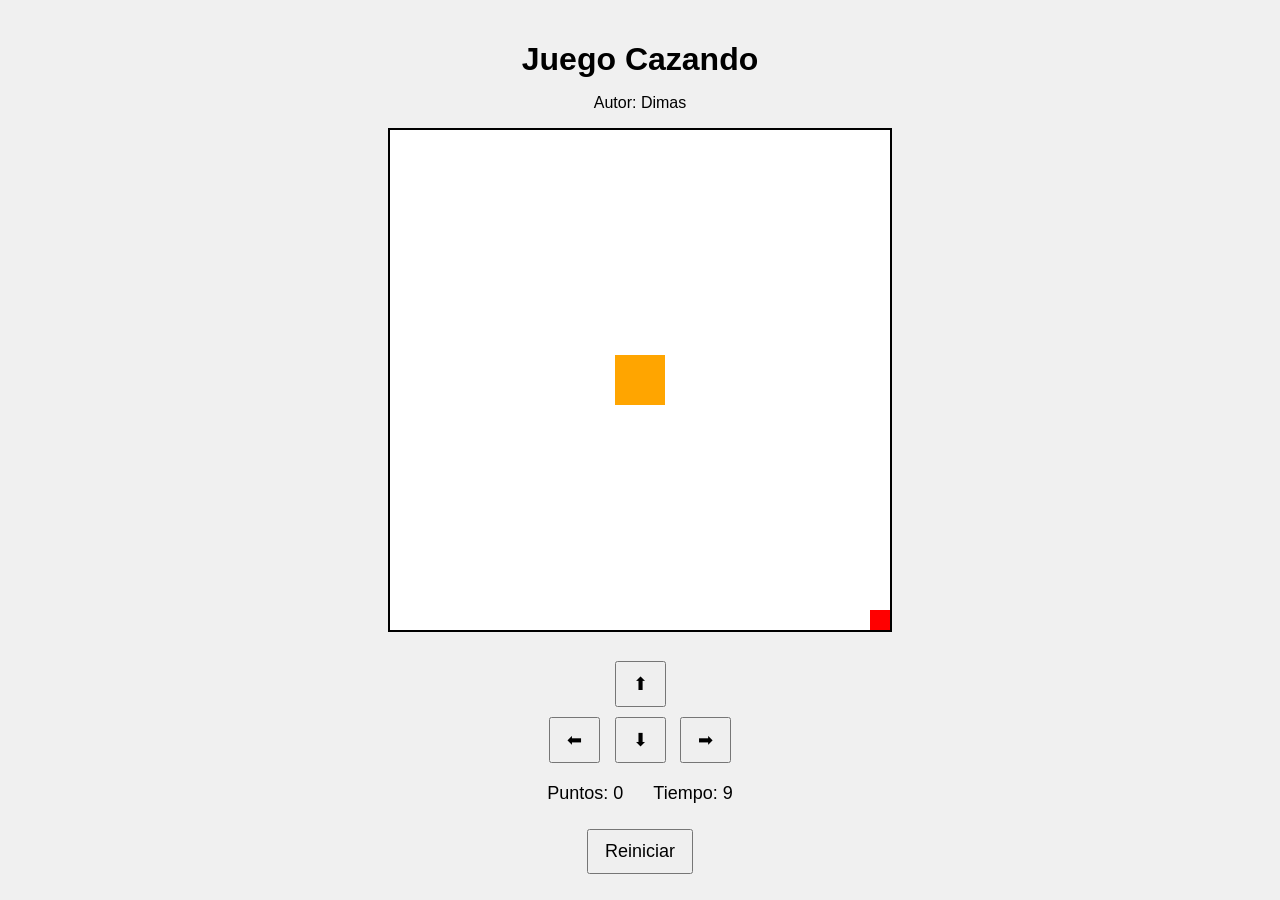
==== index.html @ 18989714 "renombramos el html" ====
<!DOCTYPE html>
<html>
<head>
  <title>Juego Cazando</title>
  <link rel="stylesheet" href="cazando.css">
  <script src="utili.js"></script>
</head>
<body onload="iniciarJuego()">

  <h1>Juego Cazando</h1>
  <p>Autor: Dimas</p>
<canvas id="areaJuego" width="500" height="500"></canvas>

  <div class="controles">
    <button onclick="moverArriba()">⬆</button>
    <br>
    <button onclick="moverIzquierda()">⬅</button>
    <button onclick="moverAbajo()">⬇</button>
    <button onclick="moverDerecha()">➡</button>
  </div>


  <div class="panel">
    <span>Puntos: <span id="puntos">0</span></span>
    <span>Tiempo: <span id="tiempo">10</span></span>
  </div>

  <p id="mensaje"></p>

  <button onclick="reiniciarJuego()">Reiniciar</button>

<script src="cazando.js"></script>
</body>
</html>
---- cazando.css ----
body {
  text-align: center;
  font-family: Arial, sans-serif;
  background: #f0f0f0;
  margin: 0;
  padding: 20px;
}

h1 {
  margin-bottom: 5px;
}

.panel {
  margin: 15px 0;
  font-size: 18px;
  display: flex;
  justify-content: center;
  gap: 30px;
}

canvas {
  background: white;
  border: 2px solid black;
}

.controles {
  margin-top: 20px;
}

button {
  margin: 5px;
  padding: 10px 16px;
  font-size: 18px;
  cursor: pointer;
}

#mensaje {
  font-size: 20px;
  font-weight: bold;
  color: darkred;
  margin-top: 15px;
}
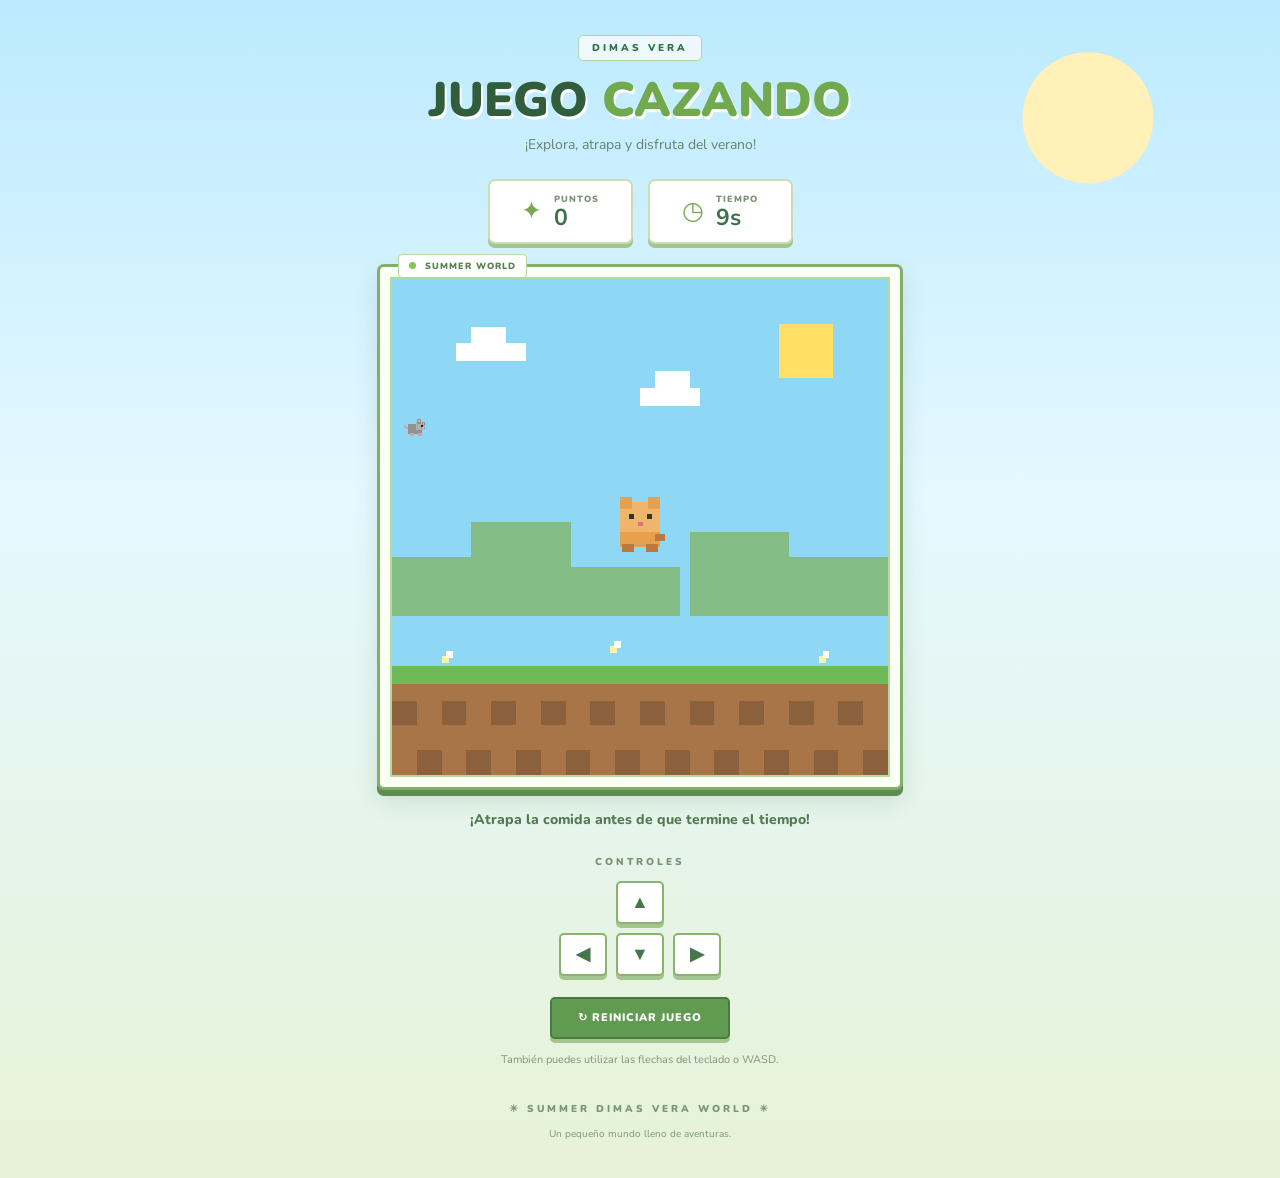
==== commit 263f3c8e: "mejoramos la interfaz grafica y correjimos el js" ====
--- a/index.html
+++ b/index.html
@@ -1,34 +1,92 @@
 <!DOCTYPE html>
-<html>
+<html lang="es">
+
 <head>
-  <title>Juego Cazando</title>
-  <link rel="stylesheet" href="cazando.css">
-  <script src="utili.js"></script>
+    <meta charset="UTF-8">
+    <meta name="viewport" content="width=device-width, initial-scale=1.0">
+    <meta name="description" content="Juego Cazando">
+    <title>Juego Cazando | Summer World</title>
+    <link rel="stylesheet" href="cazando.css">
 </head>
+
 <body onload="iniciarJuego()">
 
-  <h1>Juego Cazando</h1>
-  <p>Autor: Dimas</p>
-<canvas id="areaJuego" width="500" height="500"></canvas>
+    <main class="contenedor">
 
-  <div class="controles">
-    <button onclick="moverArriba()">⬆</button>
-    <br>
-    <button onclick="moverIzquierda()">⬅</button>
-    <button onclick="moverAbajo()">⬇</button>
-    <button onclick="moverDerecha()">➡</button>
-  </div>
+        <header class="encabezado">
+            <span class="etiqueta">DIMAS VERA</span>
+            <h1>JUEGO <span>CAZANDO</span></h1>
+            <p>¡Explora, atrapa y disfruta del verano!</p>
+        </header>
 
+        <section class="estadisticas">
+            <div class="tarjeta-estadistica">
+                <span class="icono">✦</span>
+                <div>
+                    <small>PUNTOS</small>
+                    <strong id="puntos">0</strong>
+                </div>
+            </div>
 
-  <div class="panel">
-    <span>Puntos: <span id="puntos">0</span></span>
-    <span>Tiempo: <span id="tiempo">10</span></span>
-  </div>
+            <div class="tarjeta-estadistica">
+                <span class="icono">◷</span>
+                <div>
+                    <small>TIEMPO</small>
+                    <strong><span id="tiempo">10</span>s</strong>
+                </div>
+            </div>
+        </section>
 
-  <p id="mensaje"></p>
+        <section class="zona-juego">
 
-  <button onclick="reiniciarJuego()">Reiniciar</button>
+            <div class="marco-canvas">
 
-<script src="cazando.js"></script>
+                <div class="indicador">
+                    <span class="indicador-punto"></span>
+                    SUMMER WORLD
+                </div>
+
+                <canvas id="areaJuego" width="500" height="500"></canvas>
+
+            </div>
+
+        </section>
+
+        <p id="mensaje" aria-live="polite">
+            ¡Atrapa la comida antes de que termine el tiempo!
+        </p>
+
+        <section class="controles">
+
+            <p class="titulo-controles">CONTROLES</p>
+
+            <div class="control-superior">
+                <button type="button" onclick="moverArriba()">▲</button>
+            </div>
+
+            <div class="control-inferior">
+                <button type="button" onclick="moverIzquierda()">◀</button>
+                <button type="button" onclick="moverAbajo()">▼</button>
+                <button type="button" onclick="moverDerecha()">▶</button>
+            </div>
+
+            <button type="button" class="boton-reiniciar" onclick="iniciarJuego()">
+                ↻ REINICIAR JUEGO
+            </button>
+
+            <p class="ayuda">También puedes utilizar las flechas del teclado o WASD.</p>
+
+        </section>
+
+        <footer>
+            <p>☀ SUMMER DIMAS VERA WORLD ☀</p>
+            <small>Un pequeño mundo lleno de aventuras.</small>
+        </footer>
+
+    </main>
+
+    <script src="cazando.js"></script>
+
 </body>
-</html>+</html>
+
--- a/cazando.css
+++ b/cazando.css
@@ -1,42 +1,340 @@
+
+@import url('https://fonts.googleapis.com/css2?family=Nunito:wght@400;600;700;800;900&display=swap');
+
+:root {
+    --cielo: #dff5ff;
+    --verde: #62a84f;
+    --verde-oscuro: #347344;
+    --verde-claro: #a8d875;
+    --tierra: #a87548;
+    --madera: #795334;
+    --amarillo: #ffd65a;
+    --blanco: #ffffff;
+    --texto: #304c38;
+    --sombra: rgba(42, 83, 49, 0.13);
+}
+
+* {
+    box-sizing: border-box;
+}
+
 body {
-  text-align: center;
-  font-family: Arial, sans-serif;
-  background: #f0f0f0;
-  margin: 0;
-  padding: 20px;
+    margin: 0;
+    min-height: 100vh;
+    padding: 35px 15px;
+
+    font-family: 'Nunito', sans-serif;
+    color: var(--texto);
+    text-align: center;
+
+    background:
+        radial-gradient(circle at 85% 10%, #fff1b8 0 65px, transparent 66px),
+        linear-gradient(
+            180deg,
+            #bceaff 0%,
+            #e5f8ff 42%,
+            #e7f2d6 100%
+        );
+}
+
+.contenedor {
+    width: min(600px, 100%);
+    margin: auto;
+}
+
+/* ENCABEZADO */
+
+.encabezado {
+    margin-bottom: 25px;
+}
+
+.etiqueta {
+    display: inline-block;
+    padding: 5px 13px;
+
+    color: var(--verde-oscuro);
+    background: #ffffffb8;
+
+    border: 1px solid #b4d8a5;
+    border-radius: 5px;
+
+    font-size: 10px;
+    font-weight: 900;
+    letter-spacing: 3px;
 }
 
 h1 {
-  margin-bottom: 5px;
-}
-
-.panel {
-  margin: 15px 0;
-  font-size: 18px;
-  display: flex;
-  justify-content: center;
-  gap: 30px;
+    margin: 13px 0 5px;
+
+    font-size: clamp(32px, 7vw, 48px);
+    font-weight: 900;
+    line-height: 1.1;
+
+    color: #315d3d;
+    text-shadow: 2px 3px 0 #ffffff;
+}
+
+h1 span {
+    color: #70a94e;
+}
+
+.encabezado p {
+    margin: 8px 0;
+    color: #64836a;
+    font-size: 14px;
+}
+
+/* ESTADÍSTICAS */
+
+.estadisticas {
+    display: flex;
+    justify-content: center;
+    gap: 15px;
+    margin-bottom: 20px;
+}
+
+.tarjeta-estadistica {
+    width: 145px;
+    min-height: 65px;
+
+    display: flex;
+    justify-content: center;
+    align-items: center;
+    gap: 12px;
+
+    background: var(--blanco);
+    border: 2px solid #c5dfb2;
+    border-radius: 7px;
+
+    box-shadow: 0 4px 0 #a6c48e;
+}
+
+.tarjeta-estadistica .icono {
+    font-size: 25px;
+    color: #77aa51;
+}
+
+.tarjeta-estadistica div {
+    display: flex;
+    flex-direction: column;
+    align-items: flex-start;
+}
+
+.tarjeta-estadistica small {
+    font-size: 9px;
+    font-weight: 900;
+    letter-spacing: 1px;
+    color: #80927a;
+}
+
+.tarjeta-estadistica strong {
+    font-size: 23px;
+    line-height: 1.1;
+    color: #3e7149;
+}
+
+/* CANVAS */
+
+.zona-juego {
+    display: flex;
+    justify-content: center;
+}
+
+.marco-canvas {
+    position: relative;
+    width: fit-content;
+    max-width: 100%;
+
+    padding: 10px;
+
+    background: #f9fff2;
+    border: 3px solid #83ae68;
+    border-radius: 7px;
+
+    box-shadow:
+        0 6px 0 #5f8a51,
+        0 12px 22px var(--sombra);
 }
 
 canvas {
-  background: white;
-  border: 2px solid black;
-}
+    display: block;
+
+    width: 500px;
+    height: 500px;
+    max-width: 100%;
+
+    background: var(--cielo);
+    border: 2px solid #b5d9a0;
+
+    image-rendering: pixelated;
+}
+
+.indicador {
+    position: absolute;
+    top: -13px;
+    left: 18px;
+
+    padding: 5px 10px;
+
+    background: #ffffff;
+    border: 1px solid #b8d6a4;
+    border-radius: 4px;
+
+    color: #56834e;
+    font-size: 9px;
+    font-weight: 900;
+    letter-spacing: 1px;
+}
+
+.indicador-punto {
+    display: inline-block;
+    width: 7px;
+    height: 7px;
+    margin-right: 5px;
+
+    background: #7fc45d;
+    border-radius: 50%;
+}
+
+/* MENSAJE */
+
+#mensaje {
+    min-height: 25px;
+    margin: 20px 0;
+
+    color: #527c50;
+    font-size: 14px;
+    font-weight: 800;
+}
+
+/* CONTROLES */
 
 .controles {
-  margin-top: 20px;
-}
-
-button {
-  margin: 5px;
-  padding: 10px 16px;
-  font-size: 18px;
-  cursor: pointer;
-}
-
-#mensaje {
-  font-size: 20px;
-  font-weight: bold;
-  color: darkred;
-  margin-top: 15px;
-}+    margin: 20px auto;
+}
+
+.titulo-controles {
+    margin-bottom: 12px;
+
+    color: #779476;
+    font-size: 10px;
+    font-weight: 900;
+    letter-spacing: 3px;
+}
+
+.control-superior,
+.control-inferior {
+    display: flex;
+    justify-content: center;
+    gap: 9px;
+    margin-bottom: 9px;
+}
+
+.controles button {
+    width: 48px;
+    height: 43px;
+
+    border: 2px solid #8ab36f;
+    border-radius: 5px;
+
+    background: #ffffff;
+    color: #47764a;
+
+    font-family: inherit;
+    font-size: 18px;
+    font-weight: 900;
+
+    cursor: pointer;
+
+    box-shadow: 0 4px 0 #a4c58e;
+    transition: 0.15s ease;
+}
+
+.controles button:hover {
+    background: #e9f6df;
+    transform: translateY(-2px);
+}
+
+.controles button:active {
+    transform: translateY(2px);
+    box-shadow: 0 1px 0 #a4c58e;
+}
+
+.controles .boton-reiniciar {
+    width: auto;
+    min-width: 180px;
+    height: 42px;
+    margin-top: 12px;
+    padding: 0 20px;
+
+    background: #609b51;
+    color: white;
+    border-color: #477b40;
+
+    font-size: 11px;
+    letter-spacing: 1px;
+}
+
+.controles .boton-reiniciar:hover {
+    background: #4e8845;
+}
+
+.ayuda {
+    margin-top: 13px;
+    color: #82947d;
+    font-size: 11px;
+}
+
+/* FOOTER */
+
+footer {
+    margin-top: 35px;
+    color: #789777;
+}
+
+footer p {
+    margin-bottom: 5px;
+    font-size: 10px;
+    font-weight: 900;
+    letter-spacing: 3px;
+}
+
+footer small {
+    font-size: 10px;
+}
+
+/* RESPONSIVE */
+
+@media (max-width: 550px) {
+    body {
+        padding: 25px 10px;
+    }
+
+    .marco-canvas {
+        width: 100%;
+        padding: 6px;
+    }
+
+    canvas {
+        width: 100%;
+        height: auto;
+        aspect-ratio: 1 / 1;
+    }
+
+    .estadisticas {
+        gap: 9px;
+    }
+
+    .tarjeta-estadistica {
+        width: 135px;
+    }
+}
+
+@media (prefers-reduced-motion: reduce) {
+    *,
+    *::before,
+    *::after {
+        transition: none !important;
+    }
+}
+
